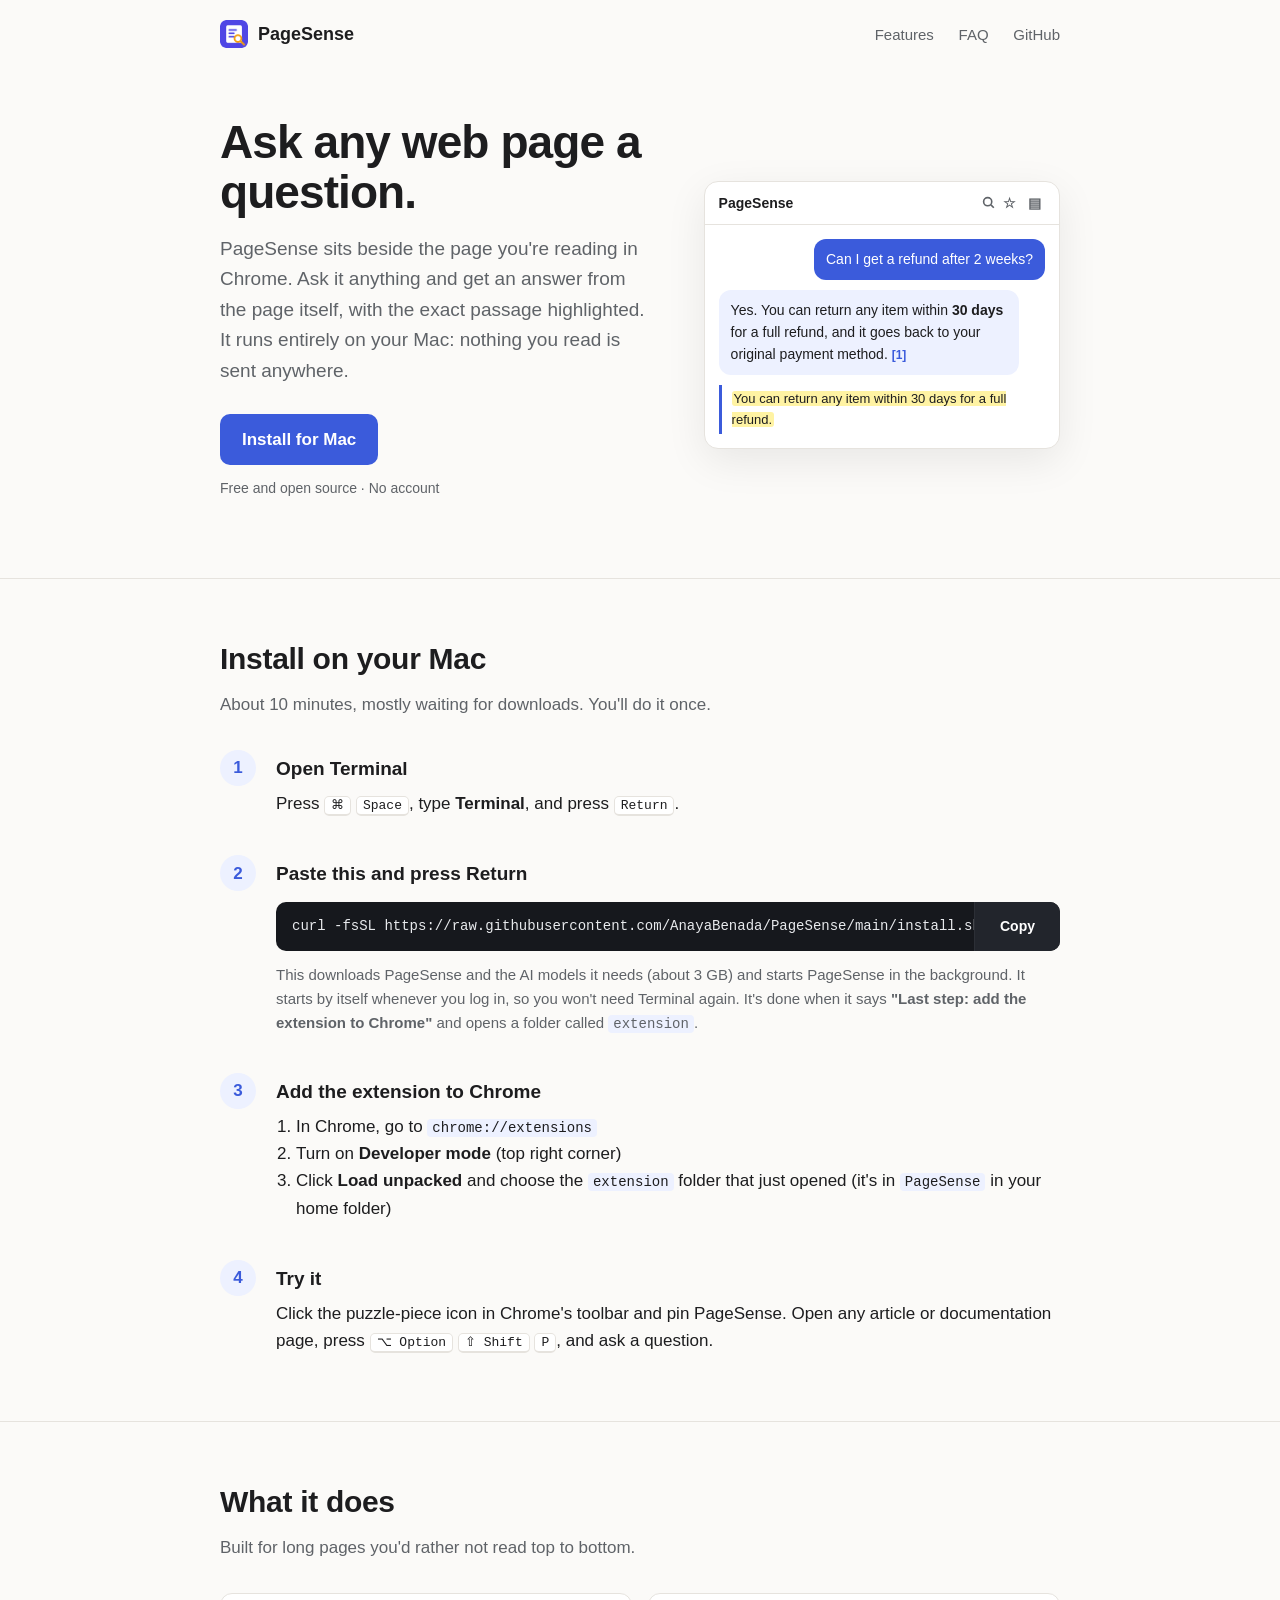
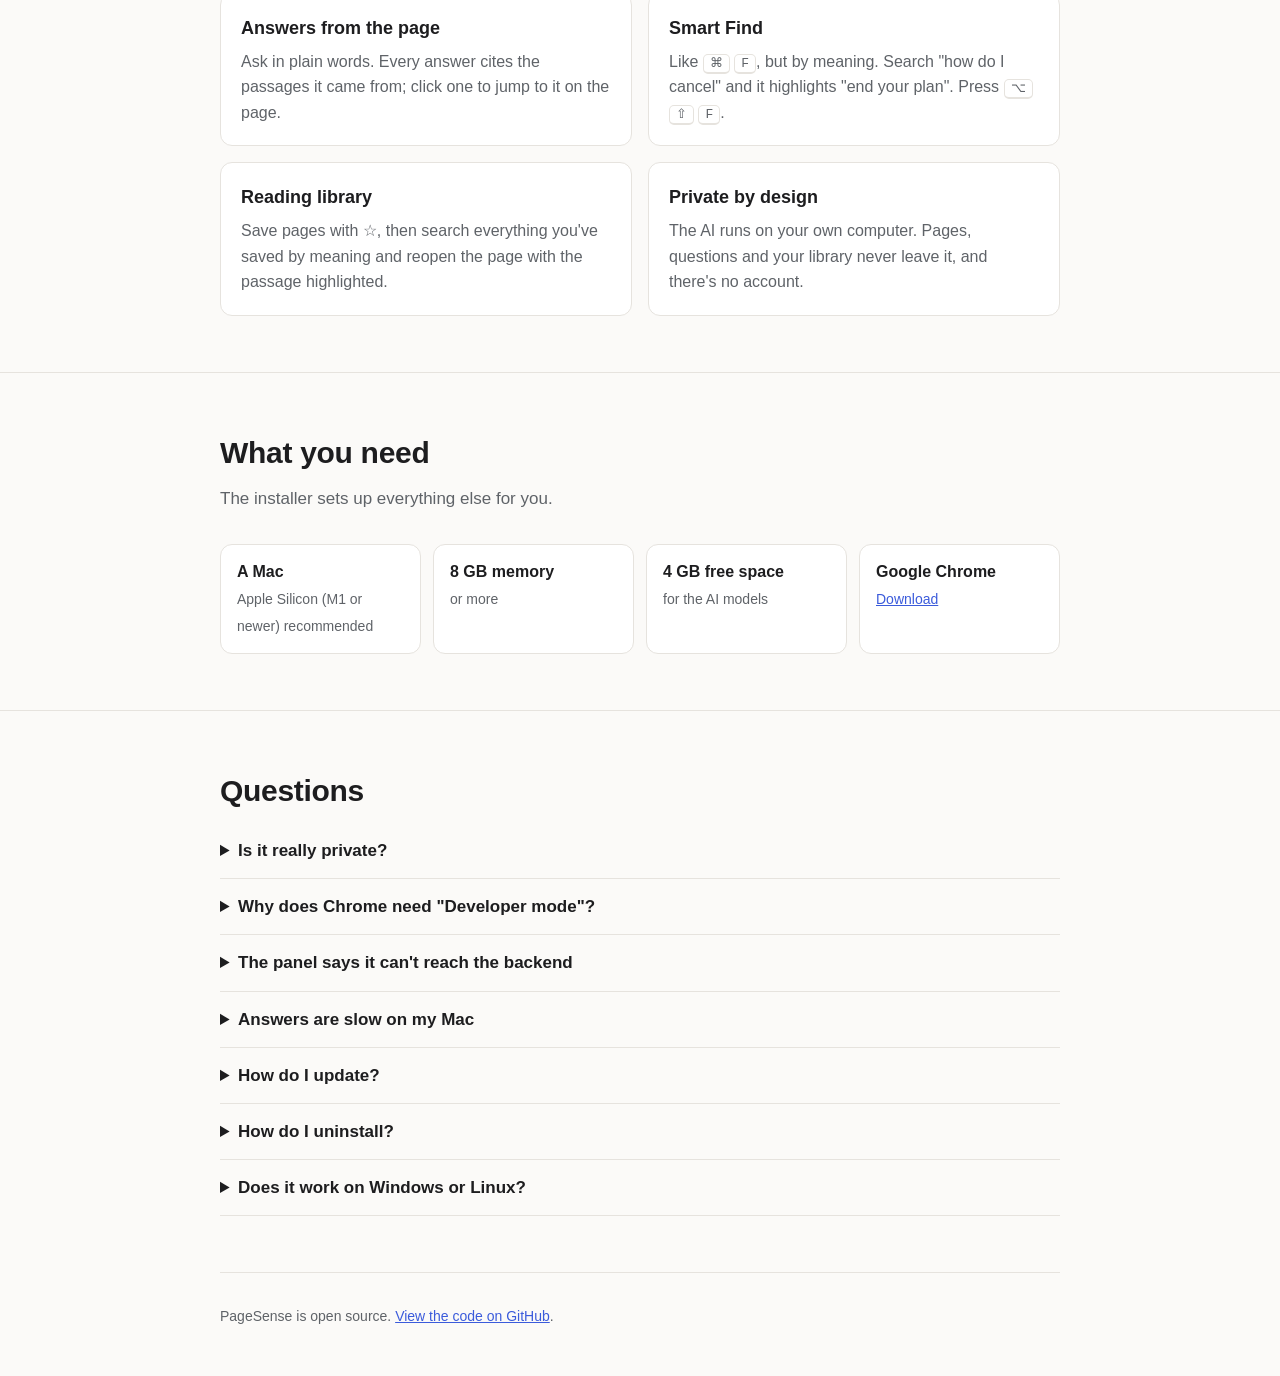
==== docs/index.html @ e7fc16a0 "Install website and installer support for a plain Mac - docs/: GitHub Pages site with step-by-step M" ====
<!doctype html>
<html lang="en">
<head>
<meta charset="utf-8">
<meta name="viewport" content="width=device-width, initial-scale=1">
<title>PageSense: ask any web page</title>
<meta name="description" content="A Chrome side panel that answers questions about the page you're reading. Runs entirely on your Mac.">
<link rel="icon" href="icon128.png">
<style>
  :root {
    --bg: #fbfaf8; --surface: #ffffff; --text: #1d1d1f; --muted: #5f6368;
    --line: #e6e3de; --accent: #3b5bdb; --accent-soft: #edf1ff; --code-bg: #16181d; --code-text: #e8eaed;
    --hl: #fff3a3;
  }
  @media (prefers-color-scheme: dark) {
    :root:not([data-theme="light"]) {
      --bg: #121316; --surface: #1b1d22; --text: #ececee; --muted: #a0a4ab;
      --line: #2c2f36; --accent: #8ea6ff; --accent-soft: #232a45; --code-bg: #0b0c0f; --code-text: #e8eaed;
      --hl: #5c5320;
    }
  }
  * { box-sizing: border-box; }
  body {
    margin: 0; background: var(--bg); color: var(--text);
    font: 17px/1.6 -apple-system, BlinkMacSystemFont, "Segoe UI", Roboto, sans-serif;
  }
  .wrap { max-width: 880px; margin: 0 auto; padding: 0 20px; }
  a { color: var(--accent); }
  header.top { display: flex; align-items: center; justify-content: space-between; padding: 20px 0; }
  .brand { display: flex; align-items: center; gap: 10px; font-weight: 700; font-size: 18px; text-decoration: none; color: var(--text); }
  .brand img { width: 28px; height: 28px; border-radius: 6px; }
  .top nav a { color: var(--muted); text-decoration: none; margin-left: 20px; font-size: 15px; }
  .top nav a:hover { color: var(--text); }

  .hero { display: grid; grid-template-columns: 1.1fr 0.9fr; gap: 48px; align-items: center; padding: 48px 0 64px; }
  h1 { font-size: 46px; line-height: 1.1; letter-spacing: -0.02em; margin: 0 0 16px; }
  .lead { font-size: 19px; color: var(--muted); margin: 0 0 28px; }
  .btn { display: inline-block; background: var(--accent); color: #fff; padding: 12px 22px; border-radius: 10px;
         text-decoration: none; font-weight: 600; }
  @media (prefers-color-scheme: dark) { :root:not([data-theme="light"]) .btn { color: #0d1020; } }
  .sub { font-size: 14px; color: var(--muted); margin-top: 12px; }

  /* Mock of the side panel */
  .panel { background: var(--surface); border: 1px solid var(--line); border-radius: 14px; overflow: hidden;
           box-shadow: 0 12px 40px rgba(0,0,0,.08); font-size: 14px; }
  .panel-head { display: flex; justify-content: space-between; padding: 10px 14px; border-bottom: 1px solid var(--line); font-weight: 600; }
  .panel-head span:last-child { color: var(--muted); letter-spacing: 4px; }
  .panel-body { padding: 14px; display: grid; gap: 10px; }
  .bubble { padding: 9px 12px; border-radius: 12px; max-width: 92%; }
  .q { background: var(--accent); color: #fff; justify-self: end; }
  @media (prefers-color-scheme: dark) { :root:not([data-theme="light"]) .q { color: #0d1020; } }
  .a { background: var(--accent-soft); }
  .cite { font-size: 12px; font-weight: 700; color: var(--accent); }
  .src { border-left: 3px solid var(--accent); padding: 4px 10px; color: var(--muted); font-size: 13px; }
  mark { background: var(--hl); color: var(--text); border-radius: 3px; padding: 0 2px; }

  section { padding: 56px 0; border-top: 1px solid var(--line); }
  h2 { font-size: 30px; letter-spacing: -0.01em; margin: 0 0 8px; }
  .section-lead { color: var(--muted); margin: 0 0 32px; }

  .steps { counter-reset: step; display: grid; gap: 28px; }
  .step { display: grid; grid-template-columns: 40px 1fr; gap: 16px; }
  .step::before { counter-increment: step; content: counter(step); width: 36px; height: 36px; border-radius: 50%;
                  background: var(--accent-soft); color: var(--accent); font-weight: 700;
                  display: flex; align-items: center; justify-content: center; }
  .step > div, .hero > div { min-width: 0; }
  .step h3 { margin: 4px 0 6px; font-size: 19px; }
  .step p, .step ol { margin: 0 0 10px; }
  .step ol { padding-left: 20px; }
  kbd { font: 13px ui-monospace, SFMono-Regular, Menlo, monospace; border: 1px solid var(--line); border-bottom-width: 2px;
        border-radius: 5px; padding: 1px 6px; background: var(--surface); }
  code { font: 14px ui-monospace, SFMono-Regular, Menlo, monospace; background: var(--accent-soft); padding: 1px 5px; border-radius: 4px; }

  .cmd { display: flex; align-items: stretch; background: var(--code-bg); border-radius: 10px; overflow: hidden; margin: 12px 0; }
  .cmd pre { margin: 0; padding: 14px 16px; color: var(--code-text); overflow-x: auto; flex: 1;
             font: 14px/1.5 ui-monospace, SFMono-Regular, Menlo, monospace; }
  .cmd button { border: 0; border-left: 1px solid #2c2f36; background: #22252c; color: #fff; padding: 0 18px;
                font: 600 14px -apple-system, sans-serif; cursor: pointer; min-width: 86px; }
  .cmd button:hover { background: #2d313a; }
  .note { font-size: 15px; color: var(--muted); }

  .features { display: grid; grid-template-columns: repeat(2, 1fr); gap: 16px; }
  .card { background: var(--surface); border: 1px solid var(--line); border-radius: 12px; padding: 20px; }
  .card h3 { margin: 0 0 6px; font-size: 18px; }
  .card p { margin: 0; color: var(--muted); font-size: 16px; }

  .reqs { display: grid; grid-template-columns: repeat(4, 1fr); gap: 12px; }
  .req { background: var(--surface); border: 1px solid var(--line); border-radius: 12px; padding: 14px 16px; }
  .req b { display: block; font-size: 16px; }
  .req span { color: var(--muted); font-size: 14px; }

  details { border-bottom: 1px solid var(--line); padding: 14px 0; }
  summary { cursor: pointer; font-weight: 600; }
  details p { color: var(--muted); margin: 10px 0 0; }

  footer { padding: 32px 0 48px; color: var(--muted); font-size: 14px; border-top: 1px solid var(--line); }

  @media (max-width: 760px) {
    h1 { font-size: 34px; }
    .hero { grid-template-columns: 1fr; gap: 32px; padding-top: 24px; }
    .features { grid-template-columns: 1fr; }
    .reqs { grid-template-columns: repeat(2, 1fr); }
    .top nav a:not(:last-child) { display: none; }
    .cmd { flex-direction: column; }
    .cmd button { border-left: 0; border-top: 1px solid #2c2f36; padding: 10px; }
  }
</style>
</head>
<body>
<div class="wrap">
  <header class="top">
    <a class="brand" href="#"><img src="icon128.png" alt="">PageSense</a>
    <nav>
      <a href="#features">Features</a>
      <a href="#faq">FAQ</a>
      <a href="https://github.com/AnayaBenada/PageSense">GitHub</a>
    </nav>
  </header>

  <div class="hero">
    <div>
      <h1>Ask any web page a question.</h1>
      <p class="lead">PageSense sits beside the page you're reading in Chrome. Ask it anything and get an answer from the page itself, with the exact passage highlighted. It runs entirely on your Mac: nothing you read is sent anywhere.</p>
      <a class="btn" href="#install">Install for Mac</a>
      <p class="sub">Free and open source · No account</p>
    </div>
    <div class="panel" aria-hidden="true">
      <div class="panel-head"><span>PageSense</span><span><svg width="13" height="13" viewBox="0 0 16 16" fill="none" stroke="currentColor" stroke-width="2" style="vertical-align:-1px"><circle cx="7" cy="7" r="5"/><path d="M11 11l3.5 3.5"/></svg> ☆ ▤</span></div>
      <div class="panel-body">
        <div class="bubble q">Can I get a refund after 2 weeks?</div>
        <div class="bubble a">Yes. You can return any item within <b>30 days</b> for a full refund, and it goes back to your original payment method. <span class="cite">[1]</span></div>
        <div class="src"><mark>You can return any item within 30 days for a full refund.</mark></div>
      </div>
    </div>
  </div>
</div>

<section id="install">
  <div class="wrap">
    <h2>Install on your Mac</h2>
    <p class="section-lead">About 10 minutes, mostly waiting for downloads. You'll do it once.</p>
    <div class="steps">
      <div class="step">
        <div>
          <h3>Open Terminal</h3>
          <p>Press <kbd>⌘</kbd> <kbd>Space</kbd>, type <b>Terminal</b>, and press <kbd>Return</kbd>.</p>
        </div>
      </div>
      <div class="step">
        <div>
          <h3>Paste this and press Return</h3>
          <div class="cmd">
            <pre id="cmd">curl -fsSL https://raw.githubusercontent.com/AnayaBenada/PageSense/main/install.sh | bash</pre>
            <button type="button" id="copy">Copy</button>
          </div>
          <p class="note">This downloads PageSense and the AI models it needs (about 3 GB) and starts PageSense in the background. It starts by itself whenever you log in, so you won't need Terminal again. It's done when it says <b>"Last step: add the extension to Chrome"</b> and opens a folder called <code>extension</code>.</p>
        </div>
      </div>
      <div class="step">
        <div>
          <h3>Add the extension to Chrome</h3>
          <ol>
            <li>In Chrome, go to <code>chrome://extensions</code></li>
            <li>Turn on <b>Developer mode</b> (top right corner)</li>
            <li>Click <b>Load unpacked</b> and choose the <code>extension</code> folder that just opened (it's in <code>PageSense</code> in your home folder)</li>
          </ol>
        </div>
      </div>
      <div class="step">
        <div>
          <h3>Try it</h3>
          <p>Click the puzzle-piece icon in Chrome's toolbar and pin PageSense. Open any article or documentation page, press <kbd>⌥ Option</kbd> <kbd>⇧ Shift</kbd> <kbd>P</kbd>, and ask a question.</p>
        </div>
      </div>
    </div>
  </div>
</section>

<section id="features">
  <div class="wrap">
    <h2>What it does</h2>
    <p class="section-lead">Built for long pages you'd rather not read top to bottom.</p>
    <div class="features">
      <div class="card">
        <h3>Answers from the page</h3>
        <p>Ask in plain words. Every answer cites the passages it came from; click one to jump to it on the page.</p>
      </div>
      <div class="card">
        <h3>Smart Find</h3>
        <p>Like <kbd>⌘</kbd> <kbd>F</kbd>, but by meaning. Search "how do I cancel" and it highlights "end your plan". Press <kbd>⌥</kbd> <kbd>⇧</kbd> <kbd>F</kbd>.</p>
      </div>
      <div class="card">
        <h3>Reading library</h3>
        <p>Save pages with ☆, then search everything you've saved by meaning and reopen the page with the passage highlighted.</p>
      </div>
      <div class="card">
        <h3>Private by design</h3>
        <p>The AI runs on your own computer. Pages, questions and your library never leave it, and there's no account.</p>
      </div>
    </div>
  </div>
</section>

<section>
  <div class="wrap">
    <h2>What you need</h2>
    <p class="section-lead">The installer sets up everything else for you.</p>
    <div class="reqs">
      <div class="req"><b>A Mac</b><span>Apple Silicon (M1 or newer) recommended</span></div>
      <div class="req"><b>8 GB memory</b><span>or more</span></div>
      <div class="req"><b>4 GB free space</b><span>for the AI models</span></div>
      <div class="req"><b>Google Chrome</b><span><a href="https://www.google.com/chrome/">Download</a></span></div>
    </div>
  </div>
</section>

<section id="faq">
  <div class="wrap">
    <h2>Questions</h2>
    <details>
      <summary>Is it really private?</summary>
      <p>Yes. The language model (Meta's LLaMA 3.2, run by Ollama) and the search models run on your Mac. The extension only talks to a program on your own computer (<code>localhost</code>). Your saved library is a file in <code>~/.pagesense</code>.</p>
    </details>
    <details>
      <summary>Why does Chrome need "Developer mode"?</summary>
      <p>PageSense isn't in the Chrome Web Store yet, and Chrome only lets you add extensions from outside the store with Developer mode on. It's safe to leave on.</p>
    </details>
    <details>
      <summary>The panel says it can't reach the backend</summary>
      <p>Run the install command again. It restarts PageSense without downloading everything again. If it still fails, the log is in <code>~/.pagesense/logs/backend.log</code>.</p>
    </details>
    <details>
      <summary>Answers are slow on my Mac</summary>
      <p>Use the smaller model by running the installer like this: <code>curl -fsSL https://raw.githubusercontent.com/AnayaBenada/PageSense/main/install.sh | PAGESENSE_LLM_MODEL=llama3.2:1b bash</code></p>
    </details>
    <details>
      <summary>How do I update?</summary>
      <p>Run the same install command. Updates take about 20 seconds and keep your library. Then click the reload arrow on PageSense in <code>chrome://extensions</code>.</p>
    </details>
    <details>
      <summary>How do I uninstall?</summary>
      <p>In Terminal, run <code>~/PageSense/uninstall.sh</code> (add <code>--all</code> to also delete your library), then remove the extension in <code>chrome://extensions</code>. To remove the Ollama app, drag it from Applications to the Trash.</p>
    </details>
    <details>
      <summary>Does it work on Windows or Linux?</summary>
      <p>The same command works on Linux. Windows isn't supported yet.</p>
    </details>
  </div>
</section>

<div class="wrap">
  <footer>PageSense is open source. <a href="https://github.com/AnayaBenada/PageSense">View the code on GitHub</a>.</footer>
</div>

<script>
  const btn = document.getElementById("copy");
  btn.addEventListener("click", async () => {
    const text = document.getElementById("cmd").textContent;
    try {
      await navigator.clipboard.writeText(text);
    } catch {
      const r = document.createRange(); r.selectNodeContents(document.getElementById("cmd"));
      getSelection().removeAllRanges(); getSelection().addRange(r); document.execCommand("copy");
    }
    btn.textContent = "Copied!";
    setTimeout(() => (btn.textContent = "Copy"), 2000);
  });
</script>
</body>
</html>
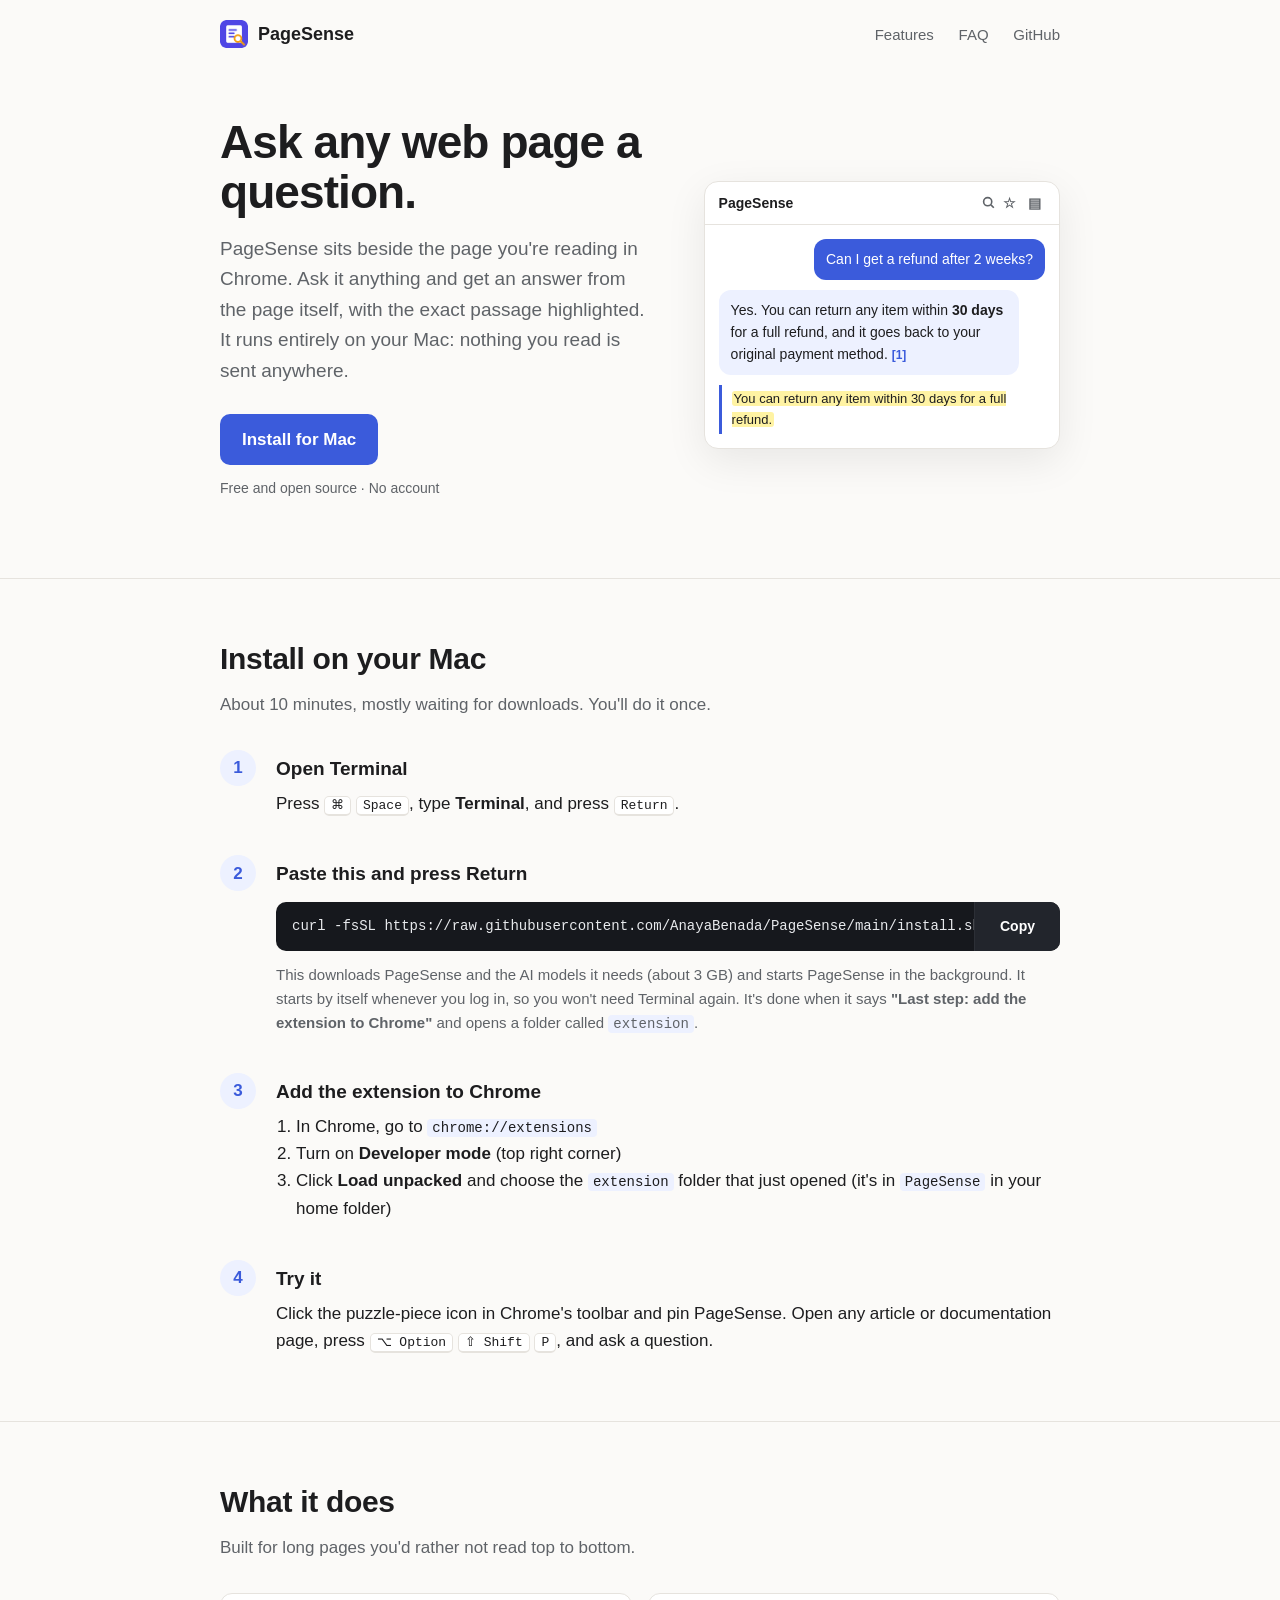
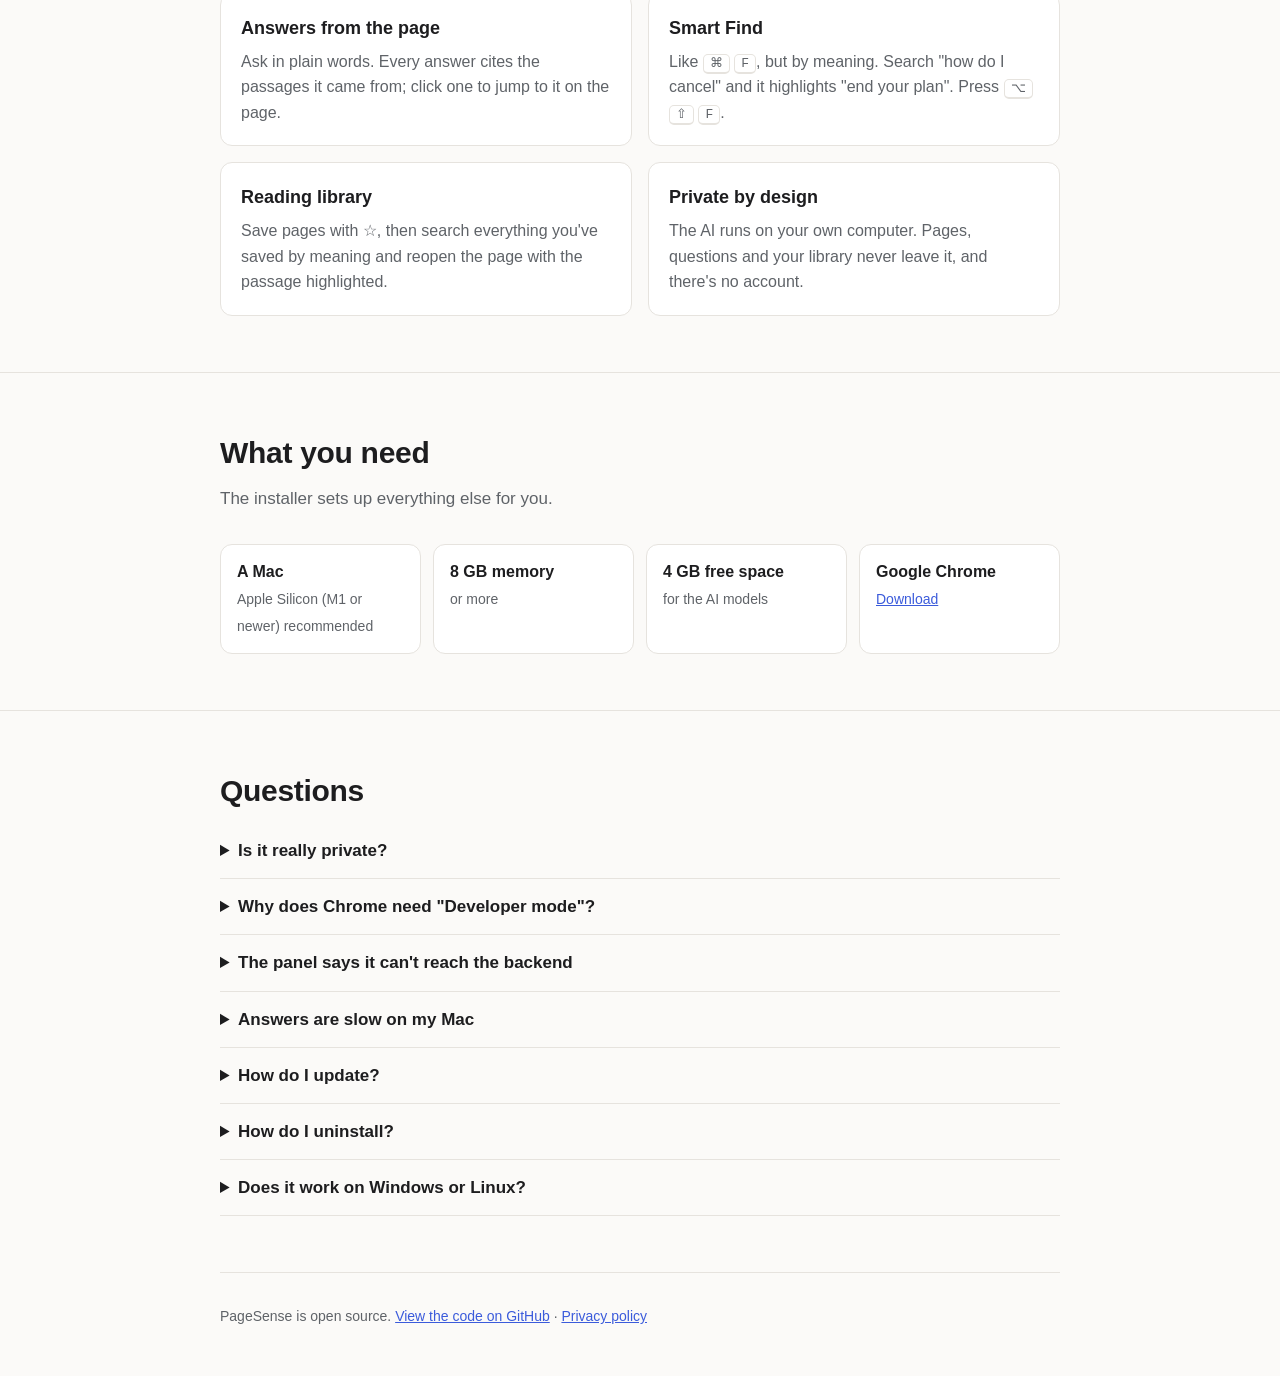
==== commit 962033f7: "Chrome Web Store readiness - Setup screen in the panel when the backend can't be reached, linking to" ====
--- a/docs/index.html
+++ b/docs/index.html
@@ -249,7 +249,7 @@
 </section>
 
 <div class="wrap">
-  <footer>PageSense is open source. <a href="https://github.com/AnayaBenada/PageSense">View the code on GitHub</a>.</footer>
+  <footer>PageSense is open source. <a href="https://github.com/AnayaBenada/PageSense">View the code on GitHub</a> · <a href="privacy.html">Privacy policy</a></footer>
 </div>
 
 <script>
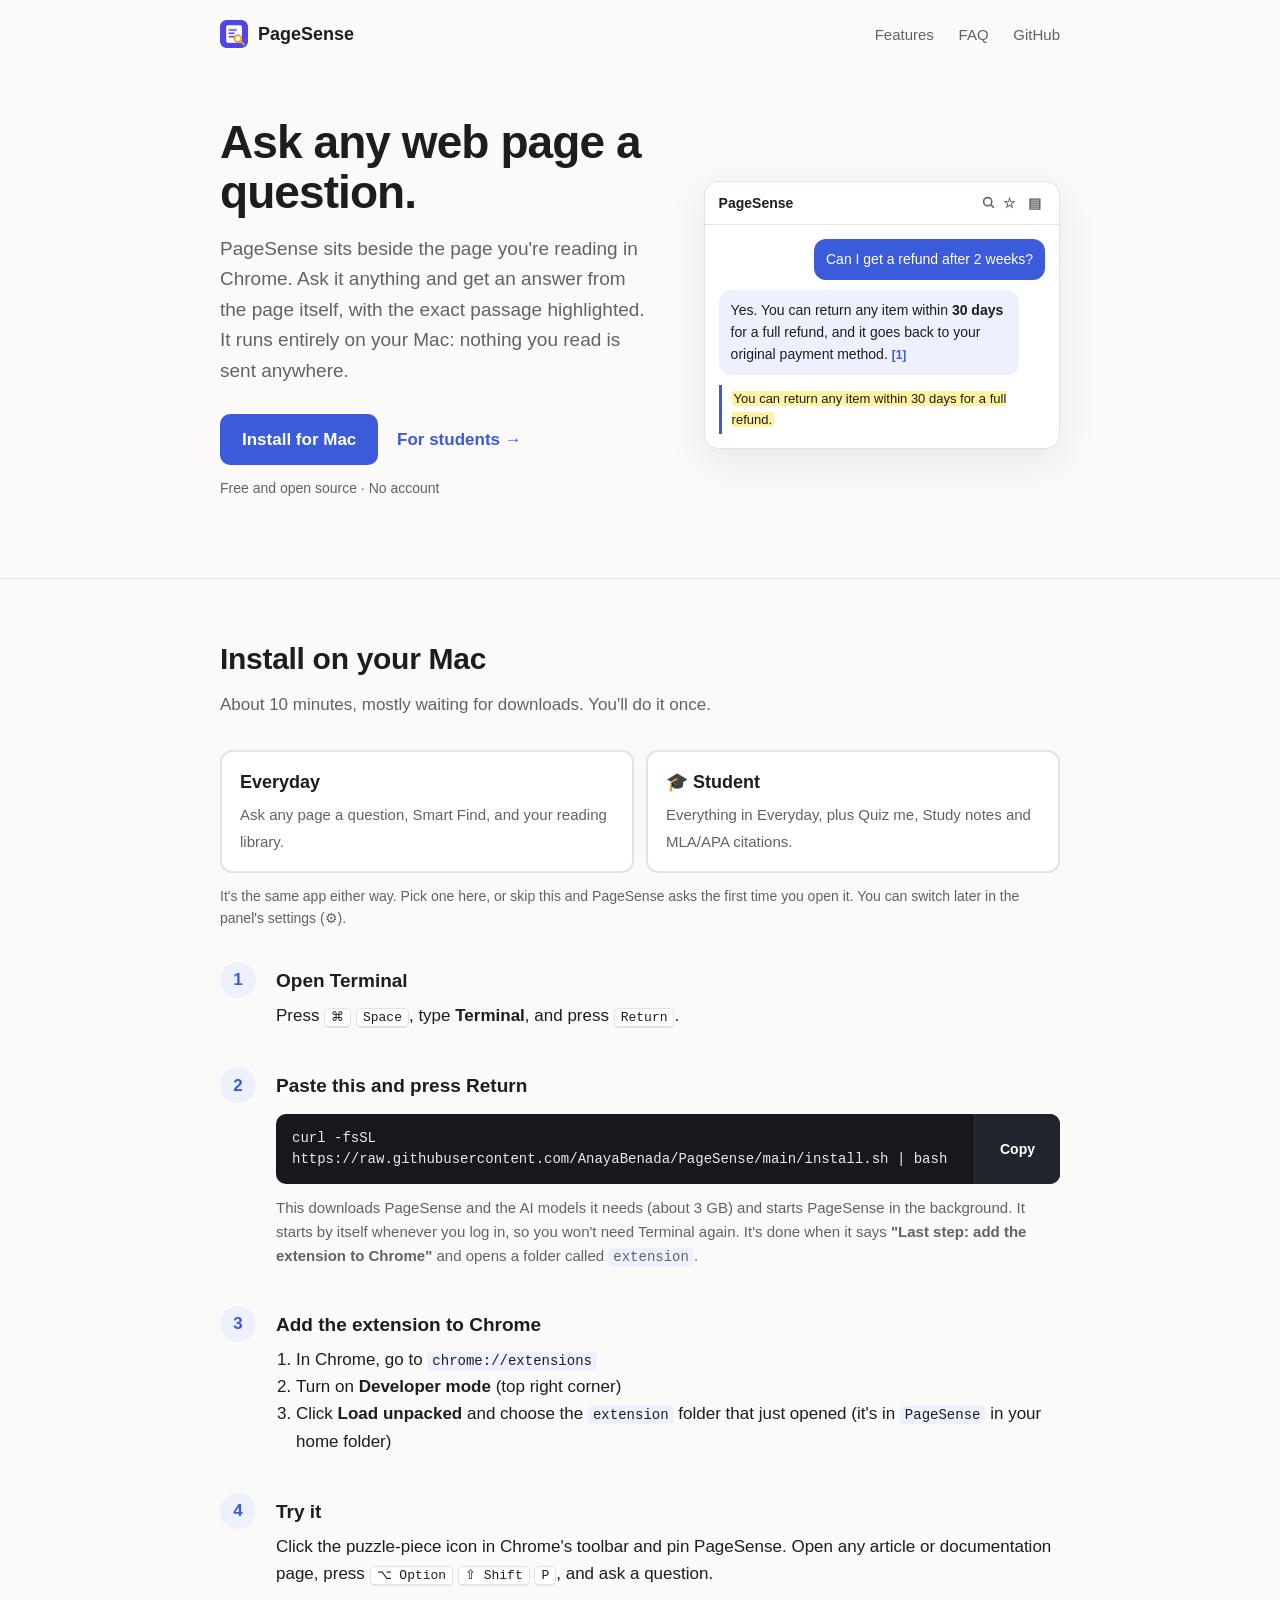
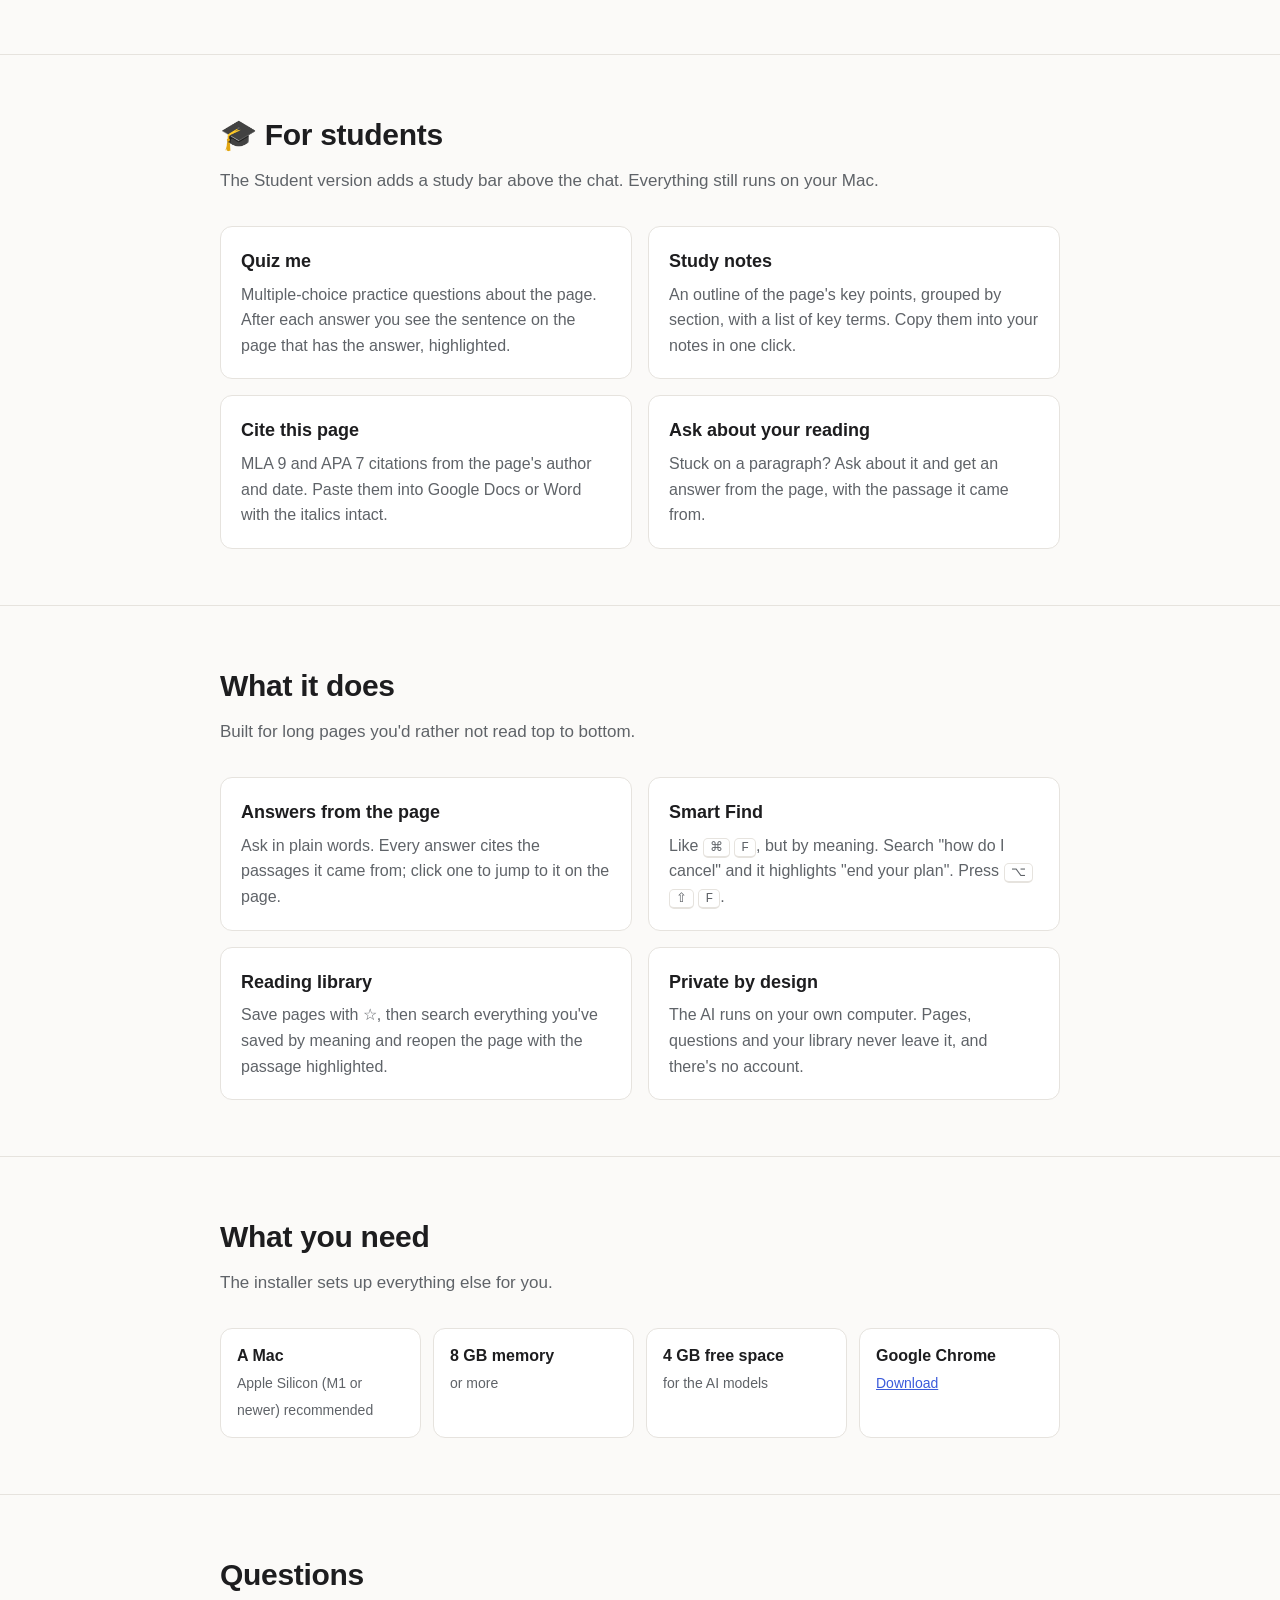
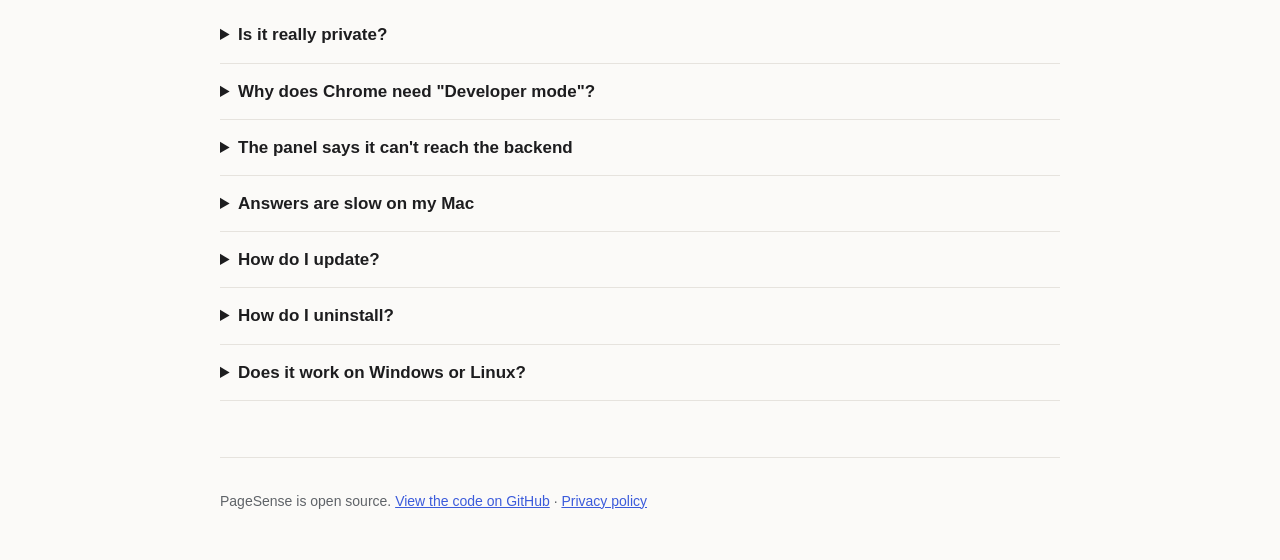
==== commit 2c9683b1: "Student mode: one store listing with both modes The panel asks on first open whether to use Student " ====
--- a/docs/index.html
+++ b/docs/index.html
@@ -38,6 +38,7 @@
   .btn { display: inline-block; background: var(--accent); color: #fff; padding: 12px 22px; border-radius: 10px;
          text-decoration: none; font-weight: 600; }
   @media (prefers-color-scheme: dark) { :root:not([data-theme="light"]) .btn { color: #0d1020; } }
+  .btn-alt { display: inline-block; margin-left: 14px; font-weight: 600; text-decoration: none; }
   .sub { font-size: 14px; color: var(--muted); margin-top: 12px; }
 
   /* Mock of the side panel */
@@ -72,13 +73,22 @@
   code { font: 14px ui-monospace, SFMono-Regular, Menlo, monospace; background: var(--accent-soft); padding: 1px 5px; border-radius: 4px; }
 
   .cmd { display: flex; align-items: stretch; background: var(--code-bg); border-radius: 10px; overflow: hidden; margin: 12px 0; }
-  .cmd pre { margin: 0; padding: 14px 16px; color: var(--code-text); overflow-x: auto; flex: 1;
+  .cmd pre { margin: 0; padding: 14px 16px; color: var(--code-text); white-space: pre-wrap; overflow-wrap: anywhere; flex: 1;
              font: 14px/1.5 ui-monospace, SFMono-Regular, Menlo, monospace; }
   .cmd button { border: 0; border-left: 1px solid #2c2f36; background: #22252c; color: #fff; padding: 0 18px;
                 font: 600 14px -apple-system, sans-serif; cursor: pointer; min-width: 86px; }
   .cmd button:hover { background: #2d313a; }
   .note { font-size: 15px; color: var(--muted); }
 
+  .versions { display: grid; grid-template-columns: 1fr 1fr; gap: 12px; margin: 0 0 36px; }
+  .version { display: block; cursor: pointer; background: var(--surface); border: 2px solid var(--line); border-radius: 12px; padding: 16px 18px; }
+  .version input { position: absolute; opacity: 0; pointer-events: none; }
+  .version b { display: block; font-size: 18px; margin-bottom: 4px; }
+  .version span { color: var(--muted); font-size: 15px; }
+  .version:has(input:checked) { border-color: var(--accent); background: var(--accent-soft); }
+  .version:has(input:focus-visible) { outline: 2px solid var(--accent); outline-offset: 2px; }
+  .switch-note { font-size: 14px; color: var(--muted); margin: -24px 0 32px; }
+
   .features { display: grid; grid-template-columns: repeat(2, 1fr); gap: 16px; }
   .card { background: var(--surface); border: 1px solid var(--line); border-radius: 12px; padding: 20px; }
   .card h3 { margin: 0 0 6px; font-size: 18px; }
@@ -99,6 +109,7 @@
     h1 { font-size: 34px; }
     .hero { grid-template-columns: 1fr; gap: 32px; padding-top: 24px; }
     .features { grid-template-columns: 1fr; }
+    .versions { grid-template-columns: 1fr; }
     .reqs { grid-template-columns: repeat(2, 1fr); }
     .top nav a:not(:last-child) { display: none; }
     .cmd { flex-direction: column; }
@@ -122,6 +133,7 @@
       <h1>Ask any web page a question.</h1>
       <p class="lead">PageSense sits beside the page you're reading in Chrome. Ask it anything and get an answer from the page itself, with the exact passage highlighted. It runs entirely on your Mac: nothing you read is sent anywhere.</p>
       <a class="btn" href="#install">Install for Mac</a>
+      <a class="btn-alt" href="#students">For students →</a>
       <p class="sub">Free and open source · No account</p>
     </div>
     <div class="panel" aria-hidden="true">
@@ -139,6 +151,13 @@
   <div class="wrap">
     <h2>Install on your Mac</h2>
     <p class="section-lead">About 10 minutes, mostly waiting for downloads. You'll do it once.</p>
+    <div class="versions" role="radiogroup" aria-label="Which version">
+      <label class="version"><input type="radio" name="version" value="everyday">
+        <b>Everyday</b><span>Ask any page a question, Smart Find, and your reading library.</span></label>
+      <label class="version"><input type="radio" name="version" value="student">
+        <b>🎓 Student</b><span>Everything in Everyday, plus Quiz me, Study notes and MLA/APA citations.</span></label>
+    </div>
+    <p class="switch-note">It's the same app either way. Pick one here, or skip this and PageSense asks the first time you open it. You can switch later in the panel's settings (⚙).</p>
     <div class="steps">
       <div class="step">
         <div>
@@ -176,6 +195,31 @@
   </div>
 </section>
 
+<section id="students">
+  <div class="wrap">
+    <h2>🎓 For students</h2>
+    <p class="section-lead">The Student version adds a study bar above the chat. Everything still runs on your Mac.</p>
+    <div class="features">
+      <div class="card">
+        <h3>Quiz me</h3>
+        <p>Multiple-choice practice questions about the page. After each answer you see the sentence on the page that has the answer, highlighted.</p>
+      </div>
+      <div class="card">
+        <h3>Study notes</h3>
+        <p>An outline of the page's key points, grouped by section, with a list of key terms. Copy them into your notes in one click.</p>
+      </div>
+      <div class="card">
+        <h3>Cite this page</h3>
+        <p>MLA 9 and APA 7 citations from the page's author and date. Paste them into Google Docs or Word with the italics intact.</p>
+      </div>
+      <div class="card">
+        <h3>Ask about your reading</h3>
+        <p>Stuck on a paragraph? Ask about it and get an answer from the page, with the passage it came from.</p>
+      </div>
+    </div>
+  </div>
+</section>
+
 <section id="features">
   <div class="wrap">
     <h2>What it does</h2>
@@ -253,6 +297,18 @@
 </div>
 
 <script>
+  const BASE = "curl -fsSL https://raw.githubusercontent.com/AnayaBenada/PageSense/main/install.sh | ";
+  function showVersion(v) {
+    document.getElementById("cmd").textContent = BASE + `PAGESENSE_MODE=${v} bash`;
+  }
+  document.querySelectorAll('input[name="version"]').forEach((r) => r.addEventListener("change", () => showVersion(r.value)));
+  // "For students →" in the header picks the Student version too.
+  document.querySelector(".btn-alt").addEventListener("click", () => {
+    document.querySelector('input[value="student"]').checked = true;
+    showVersion("student");
+  });
+  // Links for students open this page with ?version=student.
+  if (new URLSearchParams(location.search).get("version") === "student") { document.querySelector('input[value="student"]').checked = true; showVersion("student"); }
   const btn = document.getElementById("copy");
   btn.addEventListener("click", async () => {
     const text = document.getElementById("cmd").textContent;
